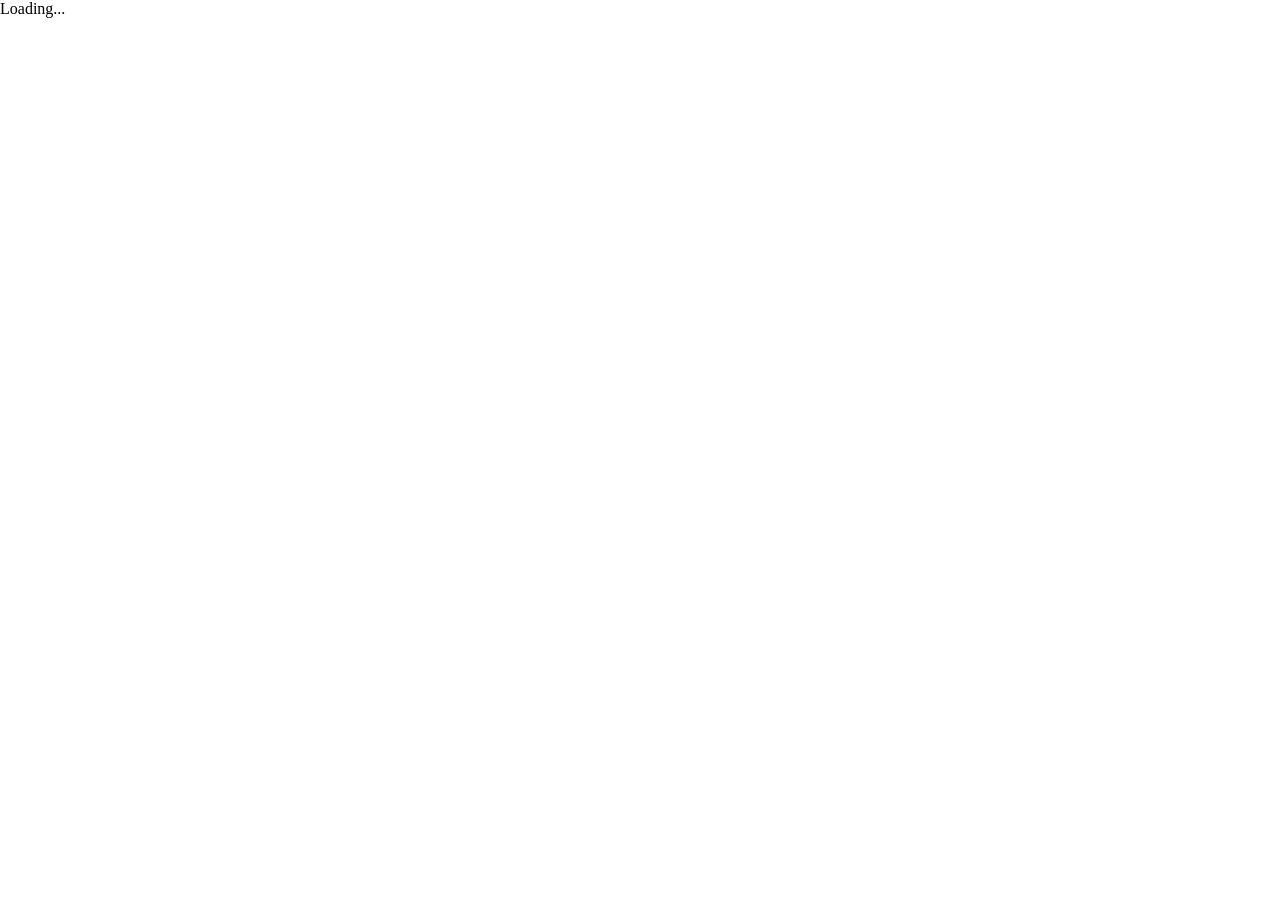
==== index.html @ 89bd0f05 "Add files via upload" ====
<!DOCTYPE html>
<html lang="es">
<head>
  <meta charset="utf-8">
  <meta name="viewport" content="width=device-width, initial-scale=1.0">

  <!-- PLEASE NO CHANGES BELOW THIS LINE (UNTIL I SAY SO) -->
  <script language="javascript" type="text/javascript" src="libraries/p5.min.js"></script>
  <script language="javascript" type="text/javascript" src="scripts/main.js"></script>
  <script language="javascript" type="text/javascript" src="scripts/intro.js"></script>
  <script language="javascript" type="text/javascript" src="scripts/libro.js"></script>

  <!-- OK, YOU CAN MAKE CHANGES BELOW THIS LINE AGAIN -->

  <style>
    body {
      padding: 0;
      margin: 0;
    }
  </style>
</head>

<body>
</body>
</html>
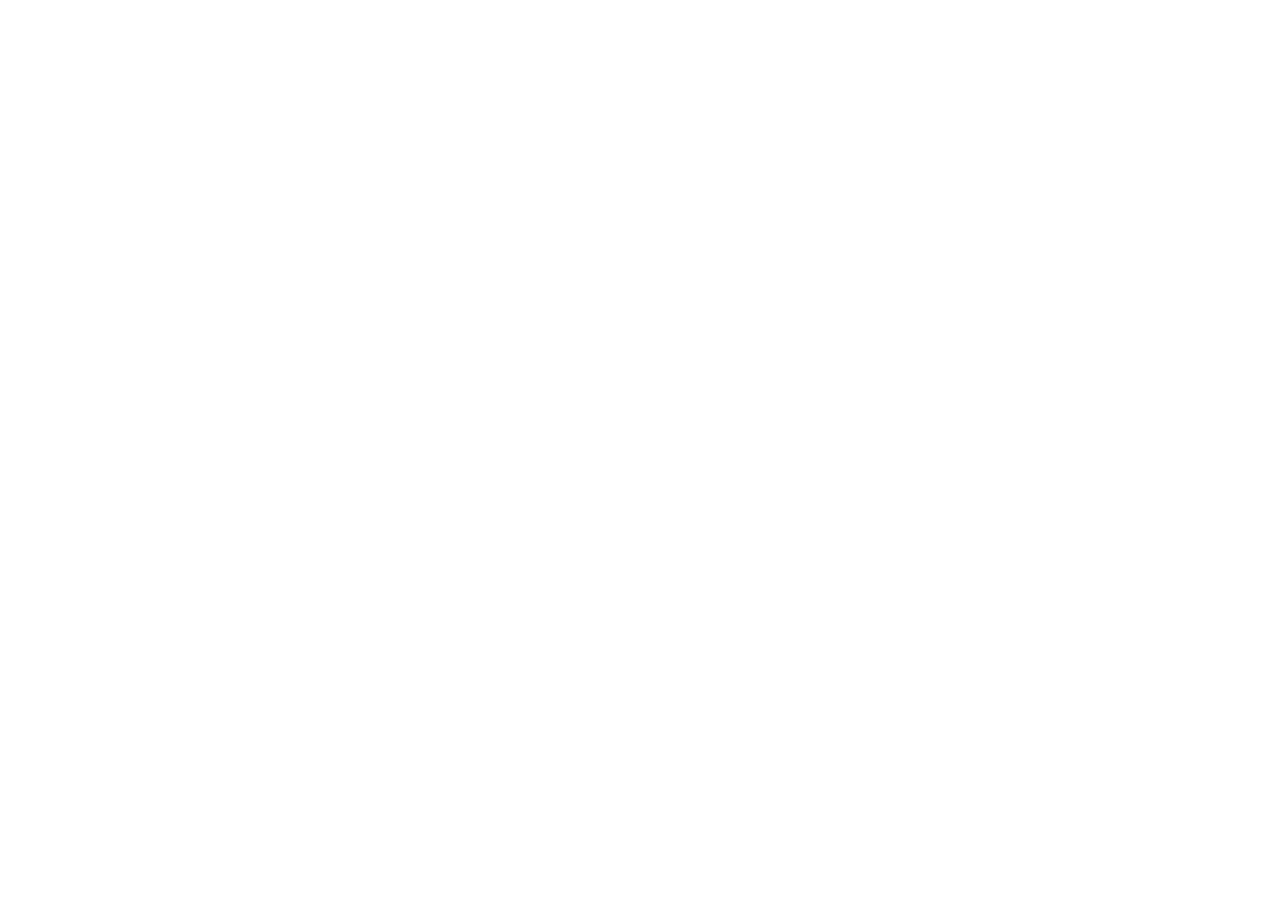
==== commit 1a1a7e12: "Add files via upload" ====
--- a/index.html
+++ b/index.html
@@ -1,15 +1,12 @@
 <!DOCTYPE html>
-<html lang="es">
+<html>
 <head>
   <meta charset="utf-8">
   <meta name="viewport" content="width=device-width, initial-scale=1.0">
 
   <!-- PLEASE NO CHANGES BELOW THIS LINE (UNTIL I SAY SO) -->
   <script language="javascript" type="text/javascript" src="libraries/p5.min.js"></script>
-  <script language="javascript" type="text/javascript" src="scripts/main.js"></script>
-  <script language="javascript" type="text/javascript" src="scripts/intro.js"></script>
-  <script language="javascript" type="text/javascript" src="scripts/libro.js"></script>
-
+  <script language="javascript" type="text/javascript" src="tpfinalparte1.js"></script>
   <!-- OK, YOU CAN MAKE CHANGES BELOW THIS LINE AGAIN -->
 
   <style>
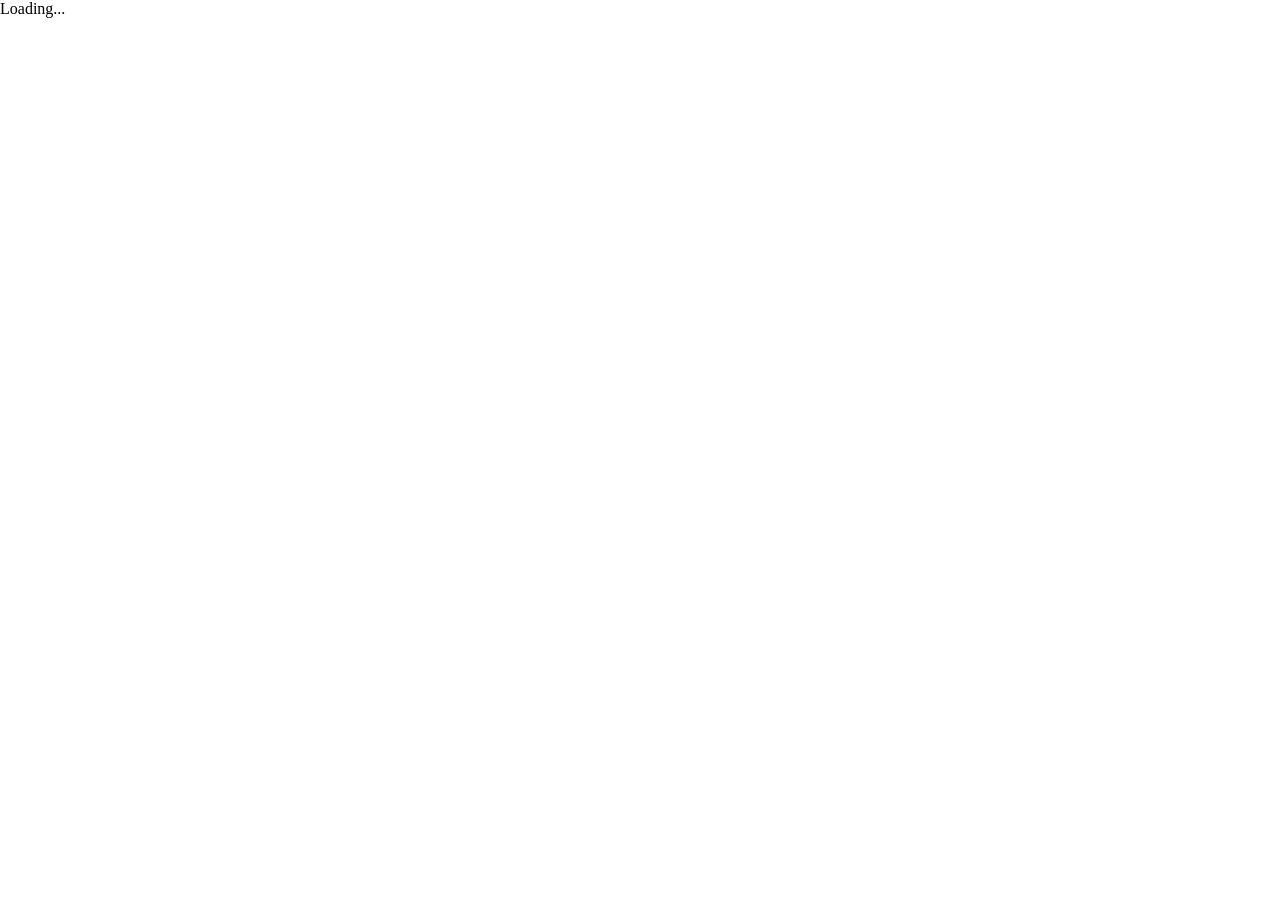
==== commit 1387e486: "Add files via upload" ====
--- a/index.html
+++ b/index.html
@@ -6,7 +6,12 @@
 
   <!-- PLEASE NO CHANGES BELOW THIS LINE (UNTIL I SAY SO) -->
   <script language="javascript" type="text/javascript" src="libraries/p5.min.js"></script>
-  <script language="javascript" type="text/javascript" src="tpfinalparte1.js"></script>
+  <script src="libraries/p5.sound.min.js"></script>
+  <script language="javascript" type="text/javascript" src="Baldosa.js"></script>
+  <script language="javascript" type="text/javascript" src="Juego.js"></script>
+  <script language="javascript" type="text/javascript" src="Personaje.js"></script>
+  <script language="javascript" type="text/javascript" src="Tablero.js"></script>
+  <script language="javascript" type="text/javascript" src="tpfinalparte2.js"></script>
   <!-- OK, YOU CAN MAKE CHANGES BELOW THIS LINE AGAIN -->
 
   <style>
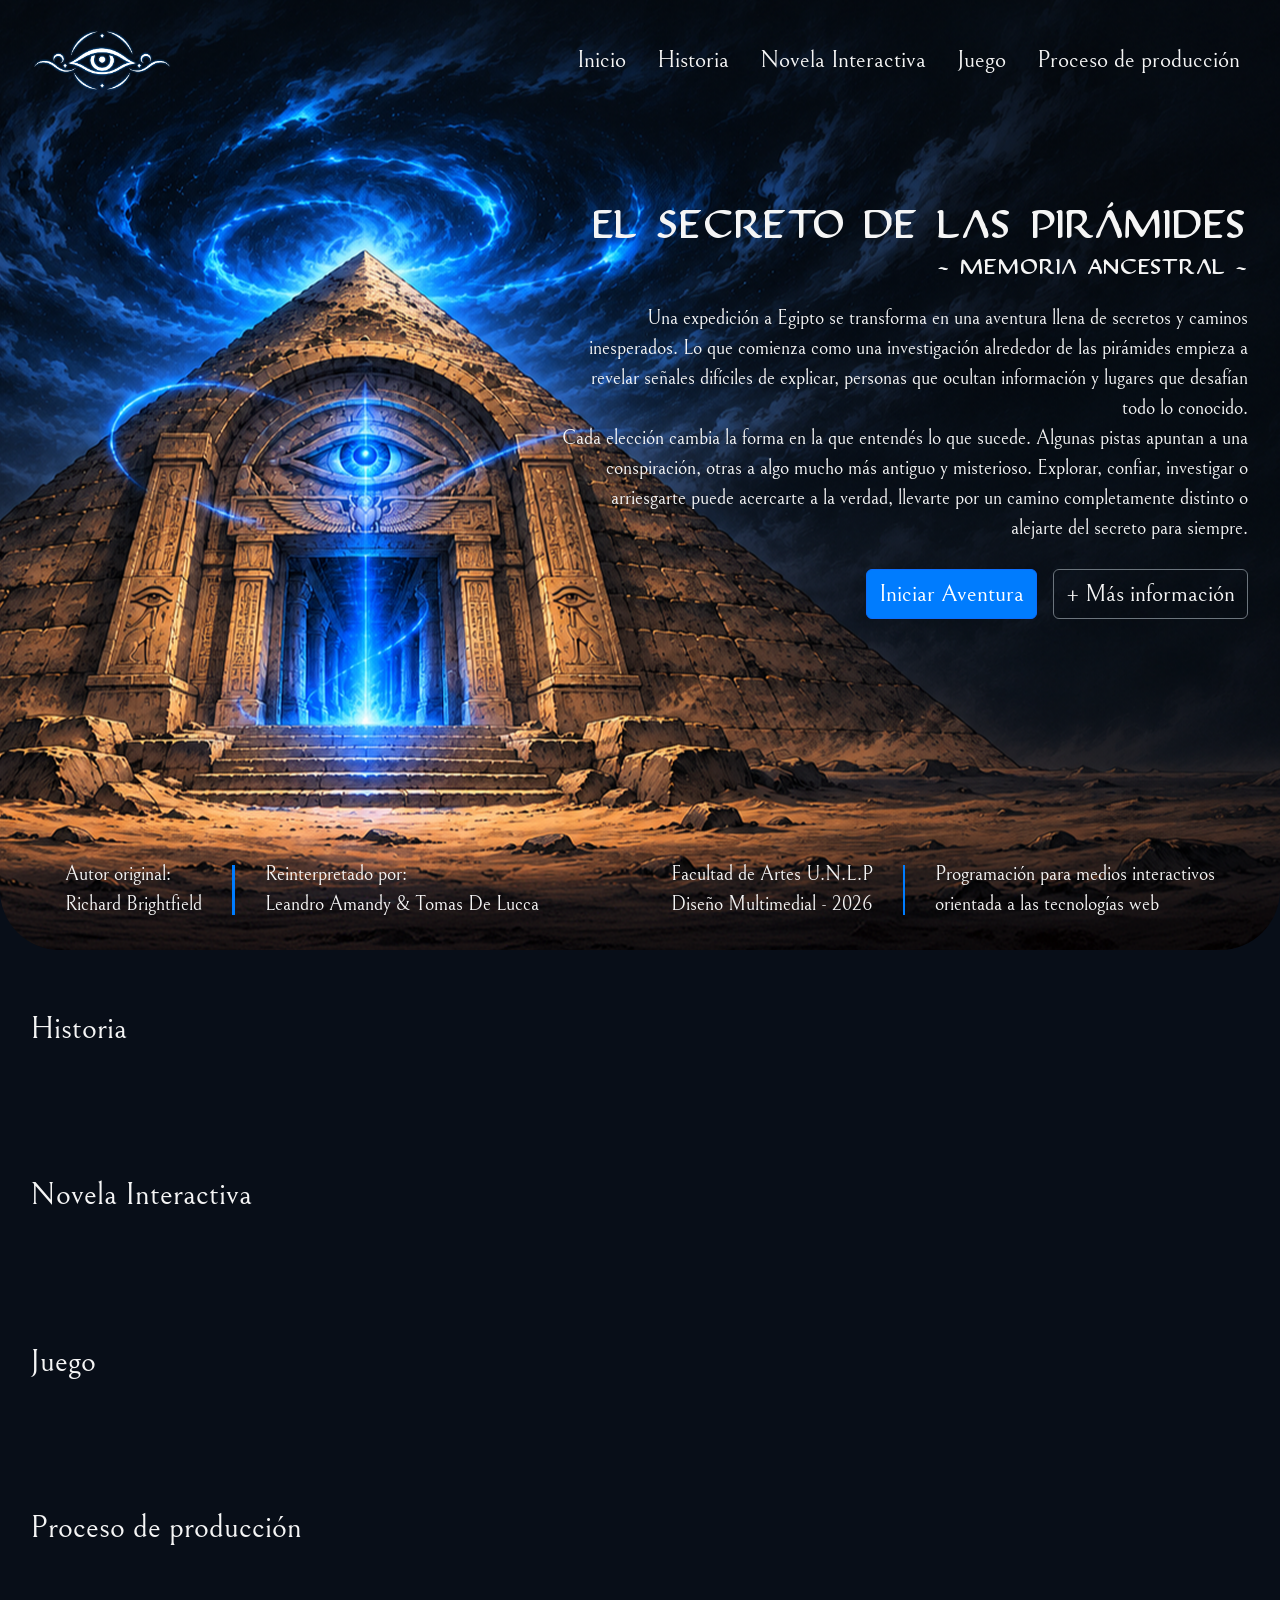
==== commit c5bf47cb: "Add files via upload" ====
--- a/index.html
+++ b/index.html
@@ -1,27 +1,103 @@
 <!DOCTYPE html>
-<html>
+<html lang="es">
 <head>
-  <meta charset="utf-8">
-  <meta name="viewport" content="width=device-width, initial-scale=1.0">
+    <meta charset="UTF-8">
+    <meta name="viewport" content="width=device-width, initial-scale=1.0">
+    <link href="https://cdn.jsdelivr.net/npm/bootstrap@5.3.9/dist/css/bootstrap.min.css" rel="stylesheet">
+    <title>El secreto de las pirámides</title>
+</head>
+<body>
 
-  <!-- PLEASE NO CHANGES BELOW THIS LINE (UNTIL I SAY SO) -->
-  <script language="javascript" type="text/javascript" src="libraries/p5.min.js"></script>
-  <script src="libraries/p5.sound.min.js"></script>
-  <script language="javascript" type="text/javascript" src="Baldosa.js"></script>
-  <script language="javascript" type="text/javascript" src="Juego.js"></script>
-  <script language="javascript" type="text/javascript" src="Personaje.js"></script>
-  <script language="javascript" type="text/javascript" src="Tablero.js"></script>
-  <script language="javascript" type="text/javascript" src="tpfinalparte2.js"></script>
-  <!-- OK, YOU CAN MAKE CHANGES BELOW THIS LINE AGAIN -->
+    <header class="encabezado">
+        <nav class="navbar navbar-expand-lg" data-bs-theme="dark">
+            <div class="container-fluid">
+                <a class="navbar-brand" href="#inicio"><img src="img/logo.png" alt="Logo El Secreto de las Pirámides"></a>
 
-  <style>
-    body {
-      padding: 0;
-      margin: 0;
-    }
-  </style>
-</head>
+                <button class="navbar-toggler" type="button" data-bs-toggle="collapse" data-bs-target="#menuPrincipal" aria-controls="menuPrincipal" aria-expanded="false" aria-label="Abrir menú"><span class="navbar-toggler-icon"></span></button>
 
-<body>
+                <div class="collapse navbar-collapse" id="menuPrincipal">
+                    <ul class="navbar-nav ms-auto">
+
+                        <li class="nav-item">
+                            <a class="nav-link" href="#inicio">Inicio</a>
+                        </li>
+
+                        <li class="nav-item">
+                            <a class="nav-link" href="#historia">Historia</a>
+                        </li>
+
+                        <li class="nav-item">
+                            <a class="nav-link" href="#novela">Novela Interactiva</a>
+                        </li>
+
+                        <li class="nav-item">
+                            <a class="nav-link" href="#juego">Juego</a>
+                        </li>
+
+                        <li class="nav-item">
+                            <a class="nav-link" href="#produccion">Proceso de producción</a>
+                        </li>
+
+                    </ul>
+                </div>
+            </div>
+        </nav>
+
+    </header>
+
+    <main>
+
+        <section id="inicio">
+            <div class="container-fluid contenido-banner">
+                <div class="row">
+                    <div class="col-md-8 offset-md-4 col-xl-7 offset-xl-5 col-xxl-5 offset-xxl-7 text-end">
+                        <div class="info-banner">
+                            <h1>El Secreto de las Pirámides</h1>
+                            <h2>- Memoria Ancestral -</h2>
+                            <p>Una expedición a Egipto se transforma en una aventura llena de secretos y caminos inesperados. Lo que comienza como una investigación alrededor de las pirámides empieza a revelar señales difíciles de explicar, personas que ocultan información y lugares que desafían todo lo conocido.<br>
+                            Cada elección cambia la forma en la que entendés lo que sucede. Algunas pistas apuntan a una conspiración, otras a algo mucho más antiguo y misterioso. Explorar, confiar, investigar o arriesgarte puede acercarte a la verdad, llevarte por un camino completamente distinto o alejarte del secreto para siempre.</p>
+                        </div>
+                        <div class="btn-banner d-flex justify-content-end gap-3 flex-column flex-sm-row">
+                            <a href="#novela" class="btn btn-primary">Iniciar Aventura</a>
+                            <a href="#historia" class="btn btn-outline-secondary">+ Más información</a>
+                        </div>
+                    </div>
+                </div>
+            </div>
+            <div class="creditos-banner d-none d-xl-flex">
+                <div class="info-integrantes">
+                    <p>Autor original:<br>Richard Brightfield</p>
+                    <div class="separador"></div>
+                    <p>Reinterpretado por:<br>Leandro Amandy & Tomas De Lucca</p>
+                </div>
+                <div class="info-facultad">
+                    <p>Facultad de Artes U.N.L.P<br>Diseño Multimedial - 2026</p>
+                    <div class="separador"></div>
+                    <p>Programación para medios interactivos<br>orientada a las tecnologías web</p>
+                </div>
+            </div>
+        </section>
+
+        <section id="historia">
+            <h2>Historia</h2>
+        </section>
+
+        <section id="novela">
+            <h2>Novela Interactiva</h2>
+        </section>
+
+        <section id="juego">
+            <h2>Juego</h2>
+        </section>
+
+        <section id="produccion">
+            <h2>Proceso de producción</h2>
+        </section>
+
+    </main>
+
+
+    <script src="https://cdn.jsdelivr.net/npm/bootstrap@5.3.9/dist/js/bootstrap.bundle.min.js"></script>
+    <link rel="stylesheet" href="estilo.css">
 </body>
-</html>
+</html>
--- a/estilo.css
+++ b/estilo.css
@@ -0,0 +1,184 @@
+@import url('https://fonts.googleapis.com/css2?family=Bellefair&family=Ledger&display=swap');
+
+@font-face {
+    font-family: "Justinian";
+    src: url("fonts/Justv2.ttf");
+}
+
+body {
+    background-color: #080e18;
+    color: #f5f5f5;
+    font-family: "Bellefair", serif;
+}
+
+section {
+    padding: 60px 30px;
+}
+
+p {
+    font-size: 20px;
+    margin-bottom: 0px;
+}
+
+
+/* HEADER */
+
+.encabezado {
+    width: 100%;
+    background-color: transparent;
+    margin-top: 1rem;
+    padding: 0px 20px;
+    position: absolute;
+    z-index: 10;
+}
+
+#menuPrincipal.show {
+    margin-top: 25px;
+    /* background-color: #040f1b75; */
+    border-radius: 10px;
+}
+
+/* LOGO */
+
+.encabezado .navbar-brand img {
+    width: 140px;
+    height: auto;
+}
+
+/* ENLACES DEL MENÚ */
+
+.encabezado .nav-link {
+    background-color: transparent;
+    color: #f5f5f5;
+    font-size: 24px;
+    margin-left: 15px;
+    padding: 8px;
+    align-items: center;
+}
+
+/* EFECTO AL PASAR EL MOUSE */
+
+.encabezado .nav-link:hover {
+    color: #007CFE;
+}
+
+#inicio{
+    min-height: 950px;
+    background-image: url("img/bannerPrincipal.png");
+    background-position: center;
+    display: flex;
+    padding-right: 20px;
+    position: relative;
+    border-radius: 0px 0px 60px 60px;
+}
+
+.contenido-banner{
+    margin-top: 9rem;
+}
+
+.info-banner{
+    color: #f5f5f5;
+    text-align: right;
+}
+.info-banner h1{
+    font-size: 36px;
+    font-family: "Justinian";
+}
+
+.info-banner h2{
+    font-size: 20px;
+    font-family: "Justinian";
+}
+
+.info-banner p{
+    margin-top: 25px;
+}
+
+.btn-banner{
+    margin-top: 25px;
+}
+
+.btn-banner a{
+    font-size: 24px;
+}
+
+.btn-outline-secondary{
+    color: #f5f5f5;
+}
+
+.btn-primary{
+    background-color: #007CFE;
+}
+
+.btn-primary {
+    --bs-btn-hover-bg: transparent;
+    --bs-btn-hover-border-color: #007CFE;
+}
+
+.btn-outline-secondary {
+    --bs-btn-hover-bg: transparent;
+    --bs-btn-hover-color: #007CFE;
+    --bs-btn-hover-border-color: #007CFE;
+}
+
+.creditos-banner {
+    position: absolute;
+    bottom: 15px;
+    left: 40px;
+    right: 40px;
+    padding: 15px 25px;
+    display: flex;
+    justify-content: space-between;
+}
+
+.separador {
+    width: 2.5px;
+    height: 50px;
+    background-color: #007CFE;
+}
+
+.info-integrantes, .info-facultad{
+    display: flex;
+    align-items: center;
+    gap: 30px;
+}
+
+
+@media (max-width: 770px) {
+    #inicio {
+        /*min-width: 770px;
+        height: 100%;*/
+        background-position: top center;
+        background-image: url("img/bannerPrincipalMobile.png");
+    }
+}
+
+@media (max-width: 767.98px) {
+    
+    .encabezado .navbar-brand img {
+    width: 100px;
+    height: auto;
+    }
+
+    .contenido-banner{
+        margin-top: 5rem;
+    }
+
+    .info-banner h1 {
+        font-size: 26px;
+        padding-right: 0px;
+    }
+
+    .info-banner h2 {
+        font-size: 20px;
+    }
+
+    .info-banner p {
+        font-size: 20px;
+    }
+
+    .btn-banner a {
+        font-size: 20px;
+    }
+
+}
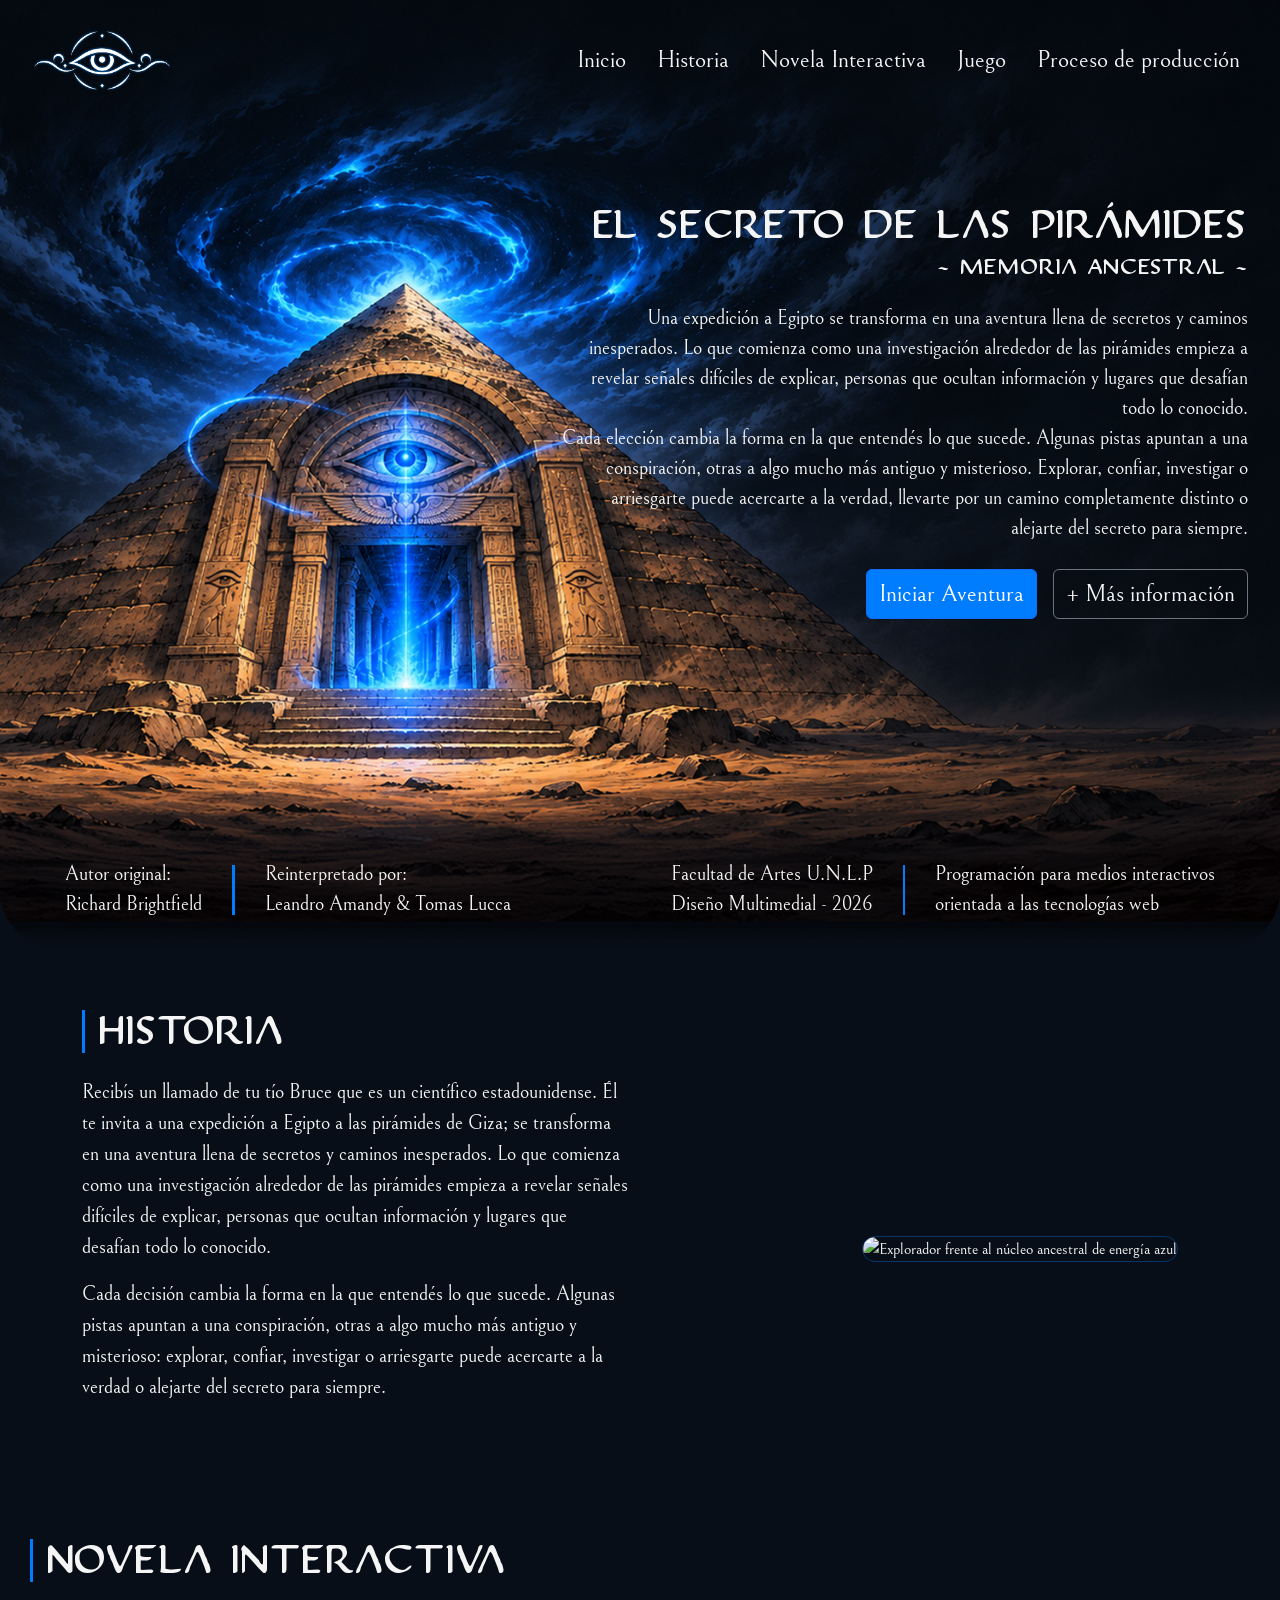
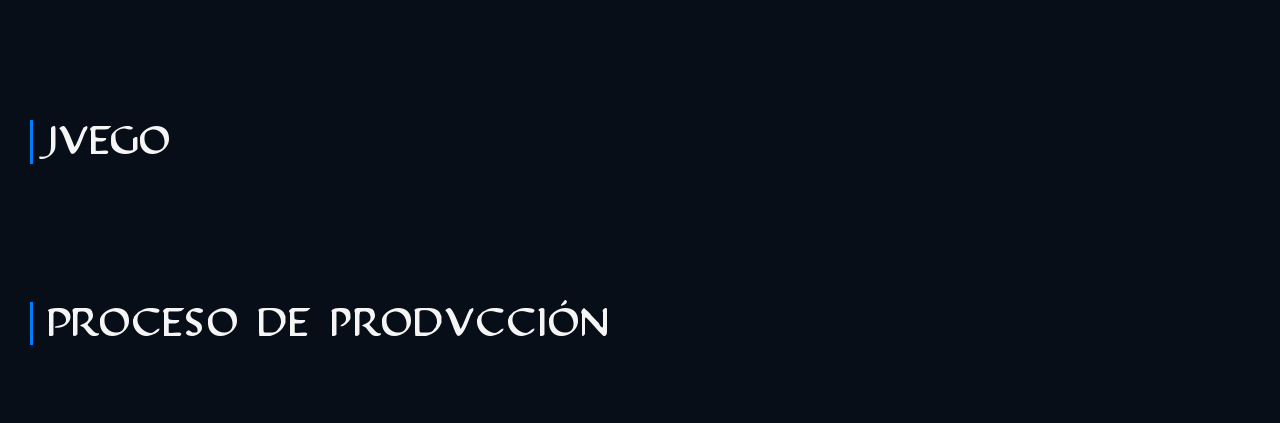
==== commit 5fb3cf2f: "Add files via upload" ====
--- a/index.html
+++ b/index.html
@@ -4,6 +4,7 @@
     <meta charset="UTF-8">
     <meta name="viewport" content="width=device-width, initial-scale=1.0">
     <link href="https://cdn.jsdelivr.net/npm/bootstrap@5.3.9/dist/css/bootstrap.min.css" rel="stylesheet">
+    <link rel="stylesheet" href="estilo.css">
     <title>El secreto de las pirámides</title>
 </head>
 <body>
@@ -42,7 +43,6 @@
                 </div>
             </div>
         </nav>
-
     </header>
 
     <main>
@@ -68,7 +68,7 @@
                 <div class="info-integrantes">
                     <p>Autor original:<br>Richard Brightfield</p>
                     <div class="separador"></div>
-                    <p>Reinterpretado por:<br>Leandro Amandy & Tomas De Lucca</p>
+                    <p>Reinterpretado por:<br>Leandro Amandy & Tomas Lucca</p>
                 </div>
                 <div class="info-facultad">
                     <p>Facultad de Artes U.N.L.P<br>Diseño Multimedial - 2026</p>
@@ -78,9 +78,30 @@
             </div>
         </section>
 
-        <section id="historia">
-            <h2>Historia</h2>
-        </section>
+ <section id="historia">
+    <div class="container">
+        <div class="row">
+            <div class="col-12">
+                <h2>Historia</h2>
+            </div>
+        </div>
+
+        <div class="row align-items-center justify-content-between g-4">
+            <div class="col-12 col-lg-6">
+                <div class="historia-texto">
+                    <p>Recibís un llamado de tu tío Bruce que es un científico estadounidense. Él te invita a una expedición a Egipto a las pirámides de Giza; se transforma en una aventura llena de secretos y caminos inesperados. Lo que comienza como una investigación alrededor de las pirámides empieza a revelar señales difíciles de explicar, personas que ocultan información y lugares que desafían todo lo conocido.</p>
+                    <p>Cada decisión cambia la forma en la que entendés lo que sucede. Algunas pistas apuntan a una conspiración, otras a algo mucho más antiguo y misterioso: explorar, confiar, investigar o arriesgarte puede acercarte a la verdad o alejarte del secreto para siempre.</p>
+                </div>
+            </div>
+
+            <div class="col-12 col-lg-4">
+                <div class="historia-visual text-center">
+                    <img src="img/nucleo ancestral.png" alt="Explorador frente al núcleo ancestral de energía azul" class="img-fluid rounded-4 historia-img">
+                </div>
+            </div>
+        </div>
+    </div>
+</section>
 
         <section id="novela">
             <h2>Novela Interactiva</h2>
@@ -94,10 +115,12 @@
             <h2>Proceso de producción</h2>
         </section>
 
+        
+
+        
+
     </main>
 
-
     <script src="https://cdn.jsdelivr.net/npm/bootstrap@5.3.9/dist/js/bootstrap.bundle.min.js"></script>
-    <link rel="stylesheet" href="estilo.css">
 </body>
 </html>
--- a/estilo.css
+++ b/estilo.css
@@ -19,7 +19,6 @@
     font-size: 20px;
     margin-bottom: 0px;
 }
-
 
 /* HEADER */
 
@@ -34,7 +33,6 @@
 
 #menuPrincipal.show {
     margin-top: 25px;
-    /* background-color: #040f1b75; */
     border-radius: 10px;
 }
 
@@ -62,62 +60,61 @@
     color: #007CFE;
 }
 
-#inicio{
+/* BANNER INICIO */
+
+#inicio {
     min-height: 950px;
     background-image: url("img/bannerPrincipal.png");
     background-position: center;
+    background-size: cover;
+    background-repeat: no-repeat;
     display: flex;
     padding-right: 20px;
     position: relative;
     border-radius: 0px 0px 60px 60px;
 }
 
-.contenido-banner{
+.contenido-banner {
     margin-top: 9rem;
 }
 
-.info-banner{
+.info-banner {
     color: #f5f5f5;
     text-align: right;
 }
-.info-banner h1{
+
+.info-banner h1 {
     font-size: 36px;
     font-family: "Justinian";
 }
 
-.info-banner h2{
+.info-banner h2 {
     font-size: 20px;
     font-family: "Justinian";
 }
 
-.info-banner p{
+.info-banner p {
     margin-top: 25px;
 }
 
-.btn-banner{
+.btn-banner {
     margin-top: 25px;
 }
 
-.btn-banner a{
+.btn-banner a {
     font-size: 24px;
 }
 
-.btn-outline-secondary{
-    color: #f5f5f5;
-}
-
-.btn-primary{
-    background-color: #007CFE;
-}
-
-.btn-primary {
-    --bs-btn-hover-bg: transparent;
-    --bs-btn-hover-border-color: #007CFE;
-}
-
 .btn-outline-secondary {
+    color: #f5f5f5;
     --bs-btn-hover-bg: transparent;
     --bs-btn-hover-color: #007CFE;
+    --bs-btn-hover-border-color: #007CFE;
+}
+
+.btn-primary {
+    background-color: #007CFE;
+    --bs-btn-hover-bg: transparent;
     --bs-btn-hover-border-color: #007CFE;
 }
 
@@ -137,30 +134,66 @@
     background-color: #007CFE;
 }
 
-.info-integrantes, .info-facultad{
+.info-integrantes,
+.info-facultad {
     display: flex;
     align-items: center;
     gap: 30px;
 }
 
+/* TÍTULOS DE SECCIÓN */
+
+#historia h2,
+#novela h2,
+#juego h2,
+#produccion h2 {
+    font-family: "Justinian", serif;
+    font-size: 36px;
+    color: #f5f5f5;
+    border-left: 3px solid #007CFE;
+    padding-left: 14px;
+    margin-bottom: 18px;
+}
+
+/* SECCIÓN HISTORIA */
+#historia h2 {
+    font-family: "Justinian", serif;
+    font-size: 36px;
+    color: #f5f5f5;
+    border-left: 3px solid #007CFE;
+    padding-left: 14px;
+    margin-bottom: 24px;
+}
+
+.historia-texto p {
+    font-size: 20px;
+    line-height: 1.55;
+    color: #f5f5f5;
+    margin-bottom: 16px;
+}
+
+.historia-img {
+    max-width: 380px;
+    width: 100%;
+    border: 1px solid rgba(0, 124, 254, 0.35);
+}
+
+/* RESPONSIVE */
 
 @media (max-width: 770px) {
     #inicio {
-        /*min-width: 770px;
-        height: 100%;*/
         background-position: top center;
         background-image: url("img/bannerPrincipalMobile.png");
     }
 }
 
 @media (max-width: 767.98px) {
-    
     .encabezado .navbar-brand img {
-    width: 100px;
-    height: auto;
-    }
-
-    .contenido-banner{
+        width: 100px;
+        height: auto;
+    }
+
+    .contenido-banner {
         margin-top: 5rem;
     }
 
@@ -180,5 +213,4 @@
     .btn-banner a {
         font-size: 20px;
     }
-
-}
+}
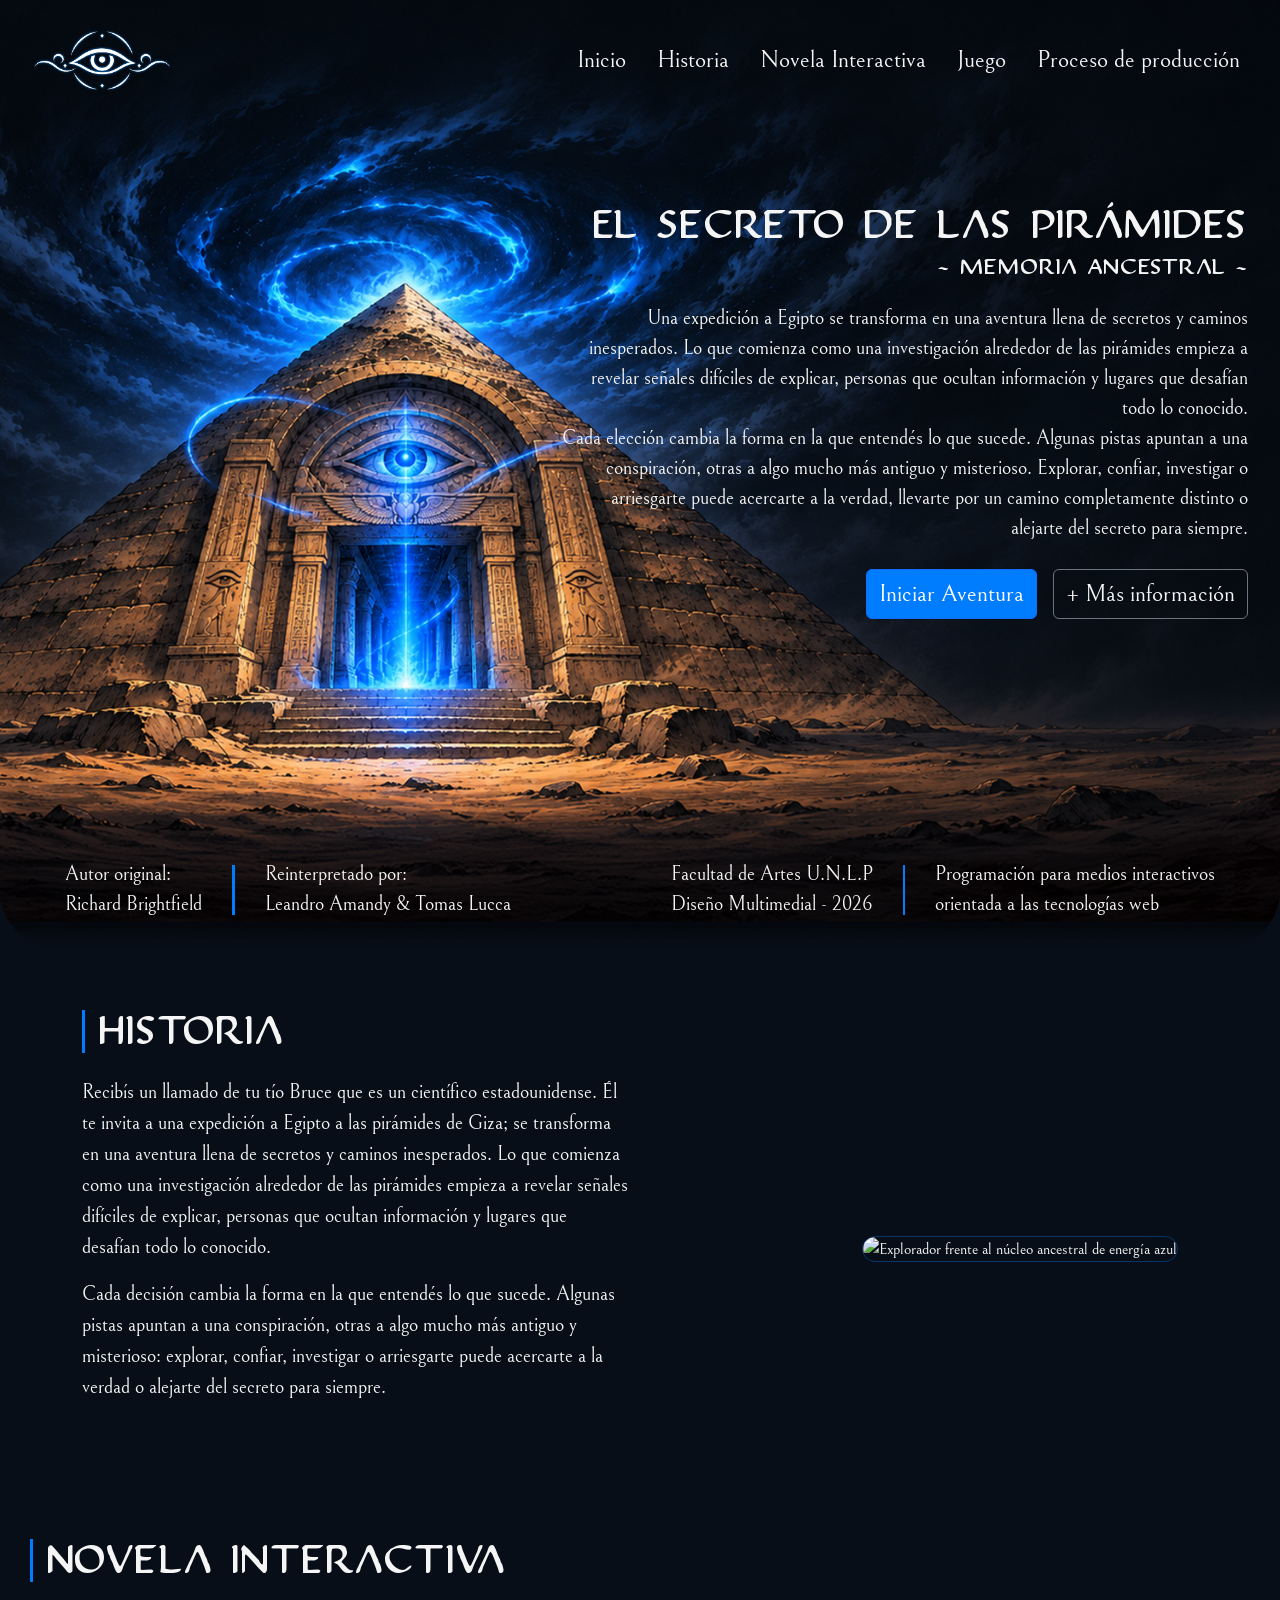
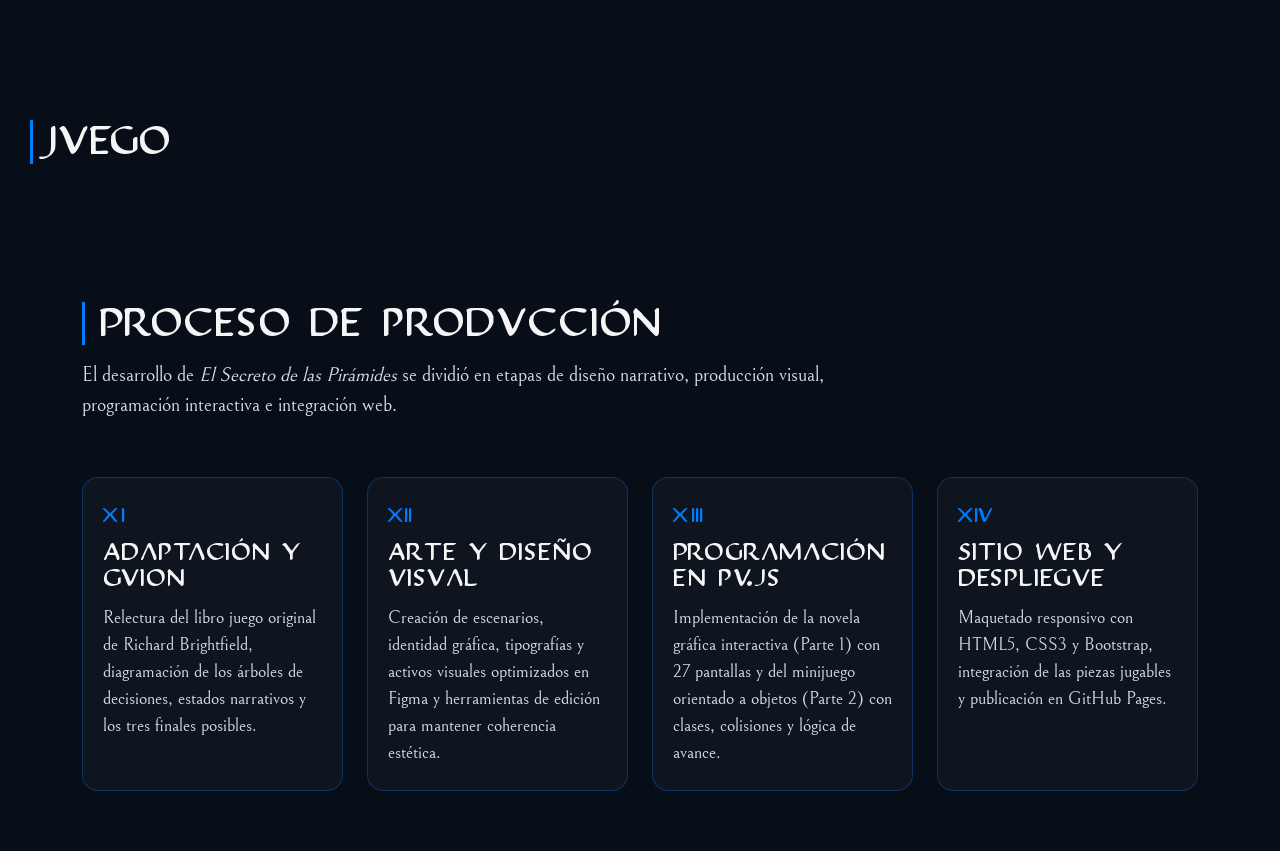
==== commit c13ad0ad: "Add files via upload" ====
--- a/index.html
+++ b/index.html
@@ -111,9 +111,50 @@
             <h2>Juego</h2>
         </section>
 
-        <section id="produccion">
-            <h2>Proceso de producción</h2>
-        </section>
+       <section id="produccion">
+    <div class="container">
+        <div class="row">
+            <div class="col-12">
+                <h2>Proceso de producción</h2>
+                <p class="produccion-intro">El desarrollo de <em>El Secreto de las Pirámides</em> se dividió en etapas de diseño narrativo, producción visual, programación interactiva e integración web.</p>
+            </div>
+        </div>
+
+        <div class="row g-4 mt-2">
+            <div class="col-12 col-md-6 col-lg-3">
+                <div class="tarjeta-produccion h-100">
+                    <span class="paso-numero">01</span>
+                    <h3>Adaptación y Guion</h3>
+                    <p>Relectura del libro juego original de Richard Brightfield, diagramación de los árboles de decisiones, estados narrativos y los tres finales posibles.</p>
+                </div>
+            </div>
+
+            <div class="col-12 col-md-6 col-lg-3">
+                <div class="tarjeta-produccion h-100">
+                    <span class="paso-numero">02</span>
+                    <h3>Arte y Diseño Visual</h3>
+                    <p>Creación de escenarios, identidad gráfica, tipografías y activos visuales optimizados en Figma y herramientas de edición para mantener coherencia estética.</p>
+                </div>
+            </div>
+
+            <div class="col-12 col-md-6 col-lg-3">
+                <div class="tarjeta-produccion h-100">
+                    <span class="paso-numero">03</span>
+                    <h3>Programación en p5.js</h3>
+                    <p>Implementación de la novela gráfica interactiva (Parte 1) con 27 pantallas y del minijuego orientado a objetos (Parte 2) con clases, colisiones y lógica de avance.</p>
+                </div>
+            </div>
+
+            <div class="col-12 col-md-6 col-lg-3">
+                <div class="tarjeta-produccion h-100">
+                    <span class="paso-numero">04</span>
+                    <h3>Sitio Web y Despliegue</h3>
+                    <p>Maquetado responsivo con HTML5, CSS3 y Bootstrap, integración de las piezas jugables y publicación en GitHub Pages.</p>
+                </div>
+            </div>
+        </div>
+    </div>
+</section>
 
         
 
--- a/estilo.css
+++ b/estilo.css
@@ -212,5 +212,57 @@
 
     .btn-banner a {
         font-size: 20px;
-    }
+
+    }
+
+    
+}/* SECCIÓN PROCESO DE PRODUCCIÓN */
+#produccion h2 {
+    font-family: "Justinian", serif;
+    font-size: 36px;
+    color: #f5f5f5;
+    border-left: 3px solid #007CFE;
+    padding-left: 14px;
+    margin-bottom: 16px;
+}
+
+.produccion-intro {
+    font-size: 20px;
+    color: #d6dde6;
+    max-width: 780px;
+    margin-bottom: 24px;
+}
+
+.tarjeta-produccion {
+    background-color: rgba(255, 255, 255, 0.03);
+    border: 1px solid rgba(0, 124, 254, 0.3);
+    border-radius: 16px;
+    padding: 24px 20px;
+    transition: transform 0.25s ease, border-color 0.25s ease;
+}
+
+.tarjeta-produccion:hover {
+    transform: translateY(-4px);
+    border-color: #007CFE;
+}
+
+.paso-numero {
+    display: inline-block;
+    font-family: "Justinian", serif;
+    font-size: 18px;
+    color: #007CFE;
+    margin-bottom: 10px;
+}
+
+.tarjeta-produccion h3 {
+    font-family: "Justinian", serif;
+    font-size: 22px;
+    color: #f5f5f5;
+    margin-bottom: 12px;
+}
+
+.tarjeta-produccion p {
+    font-size: 18px;
+    line-height: 1.5;
+    color: #d6dde6;
 }
